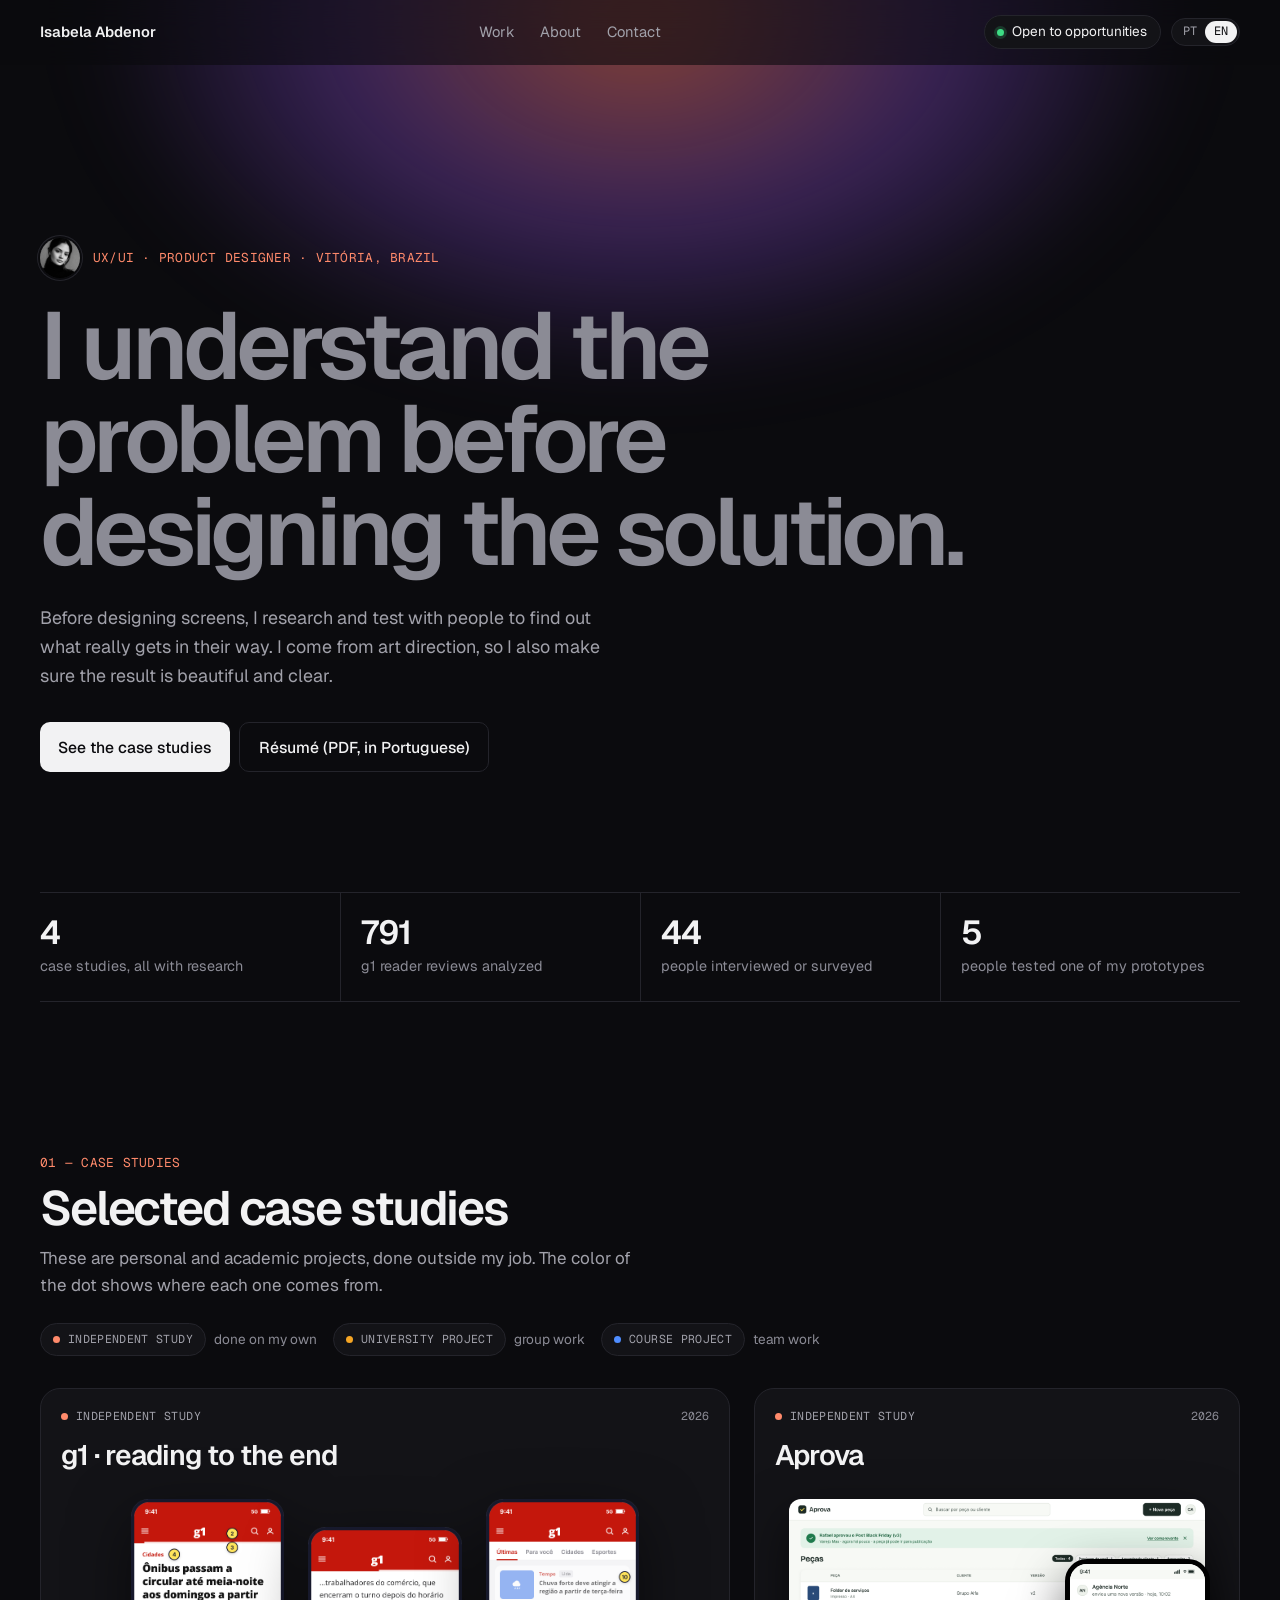
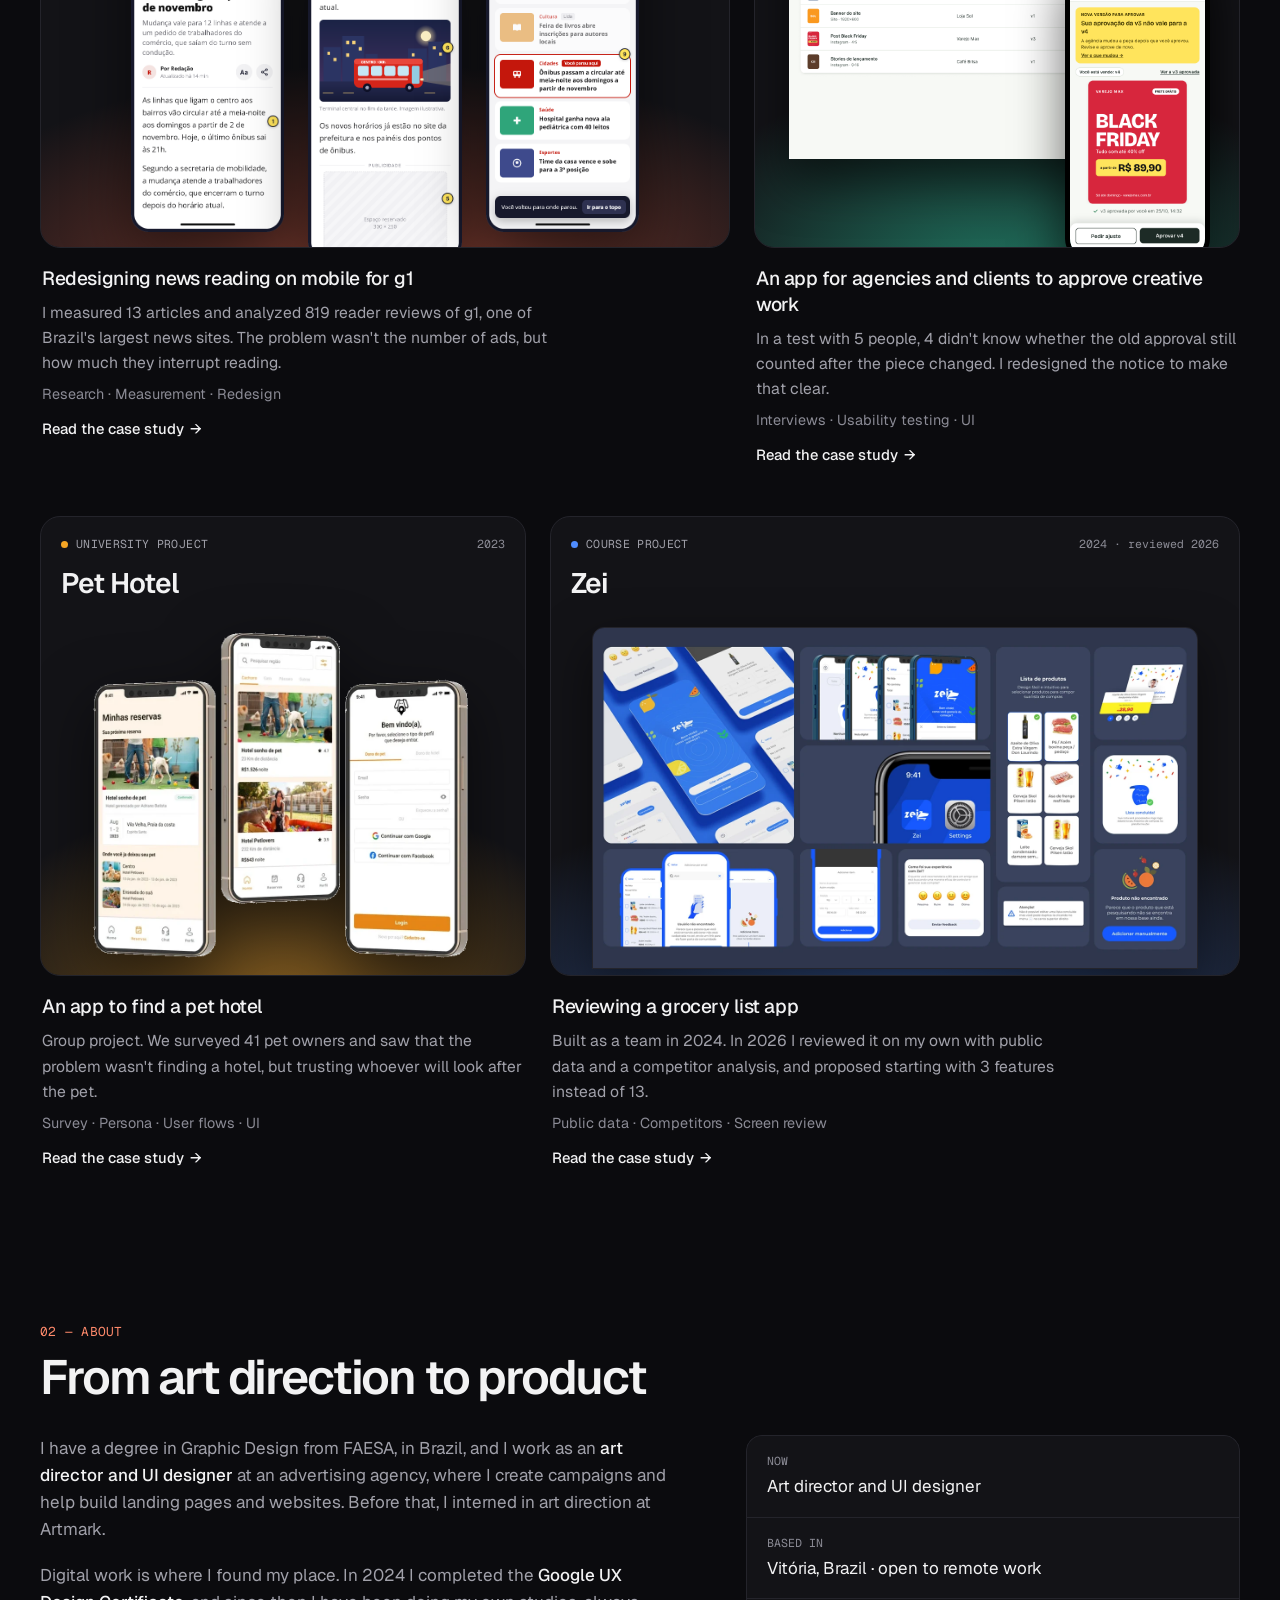
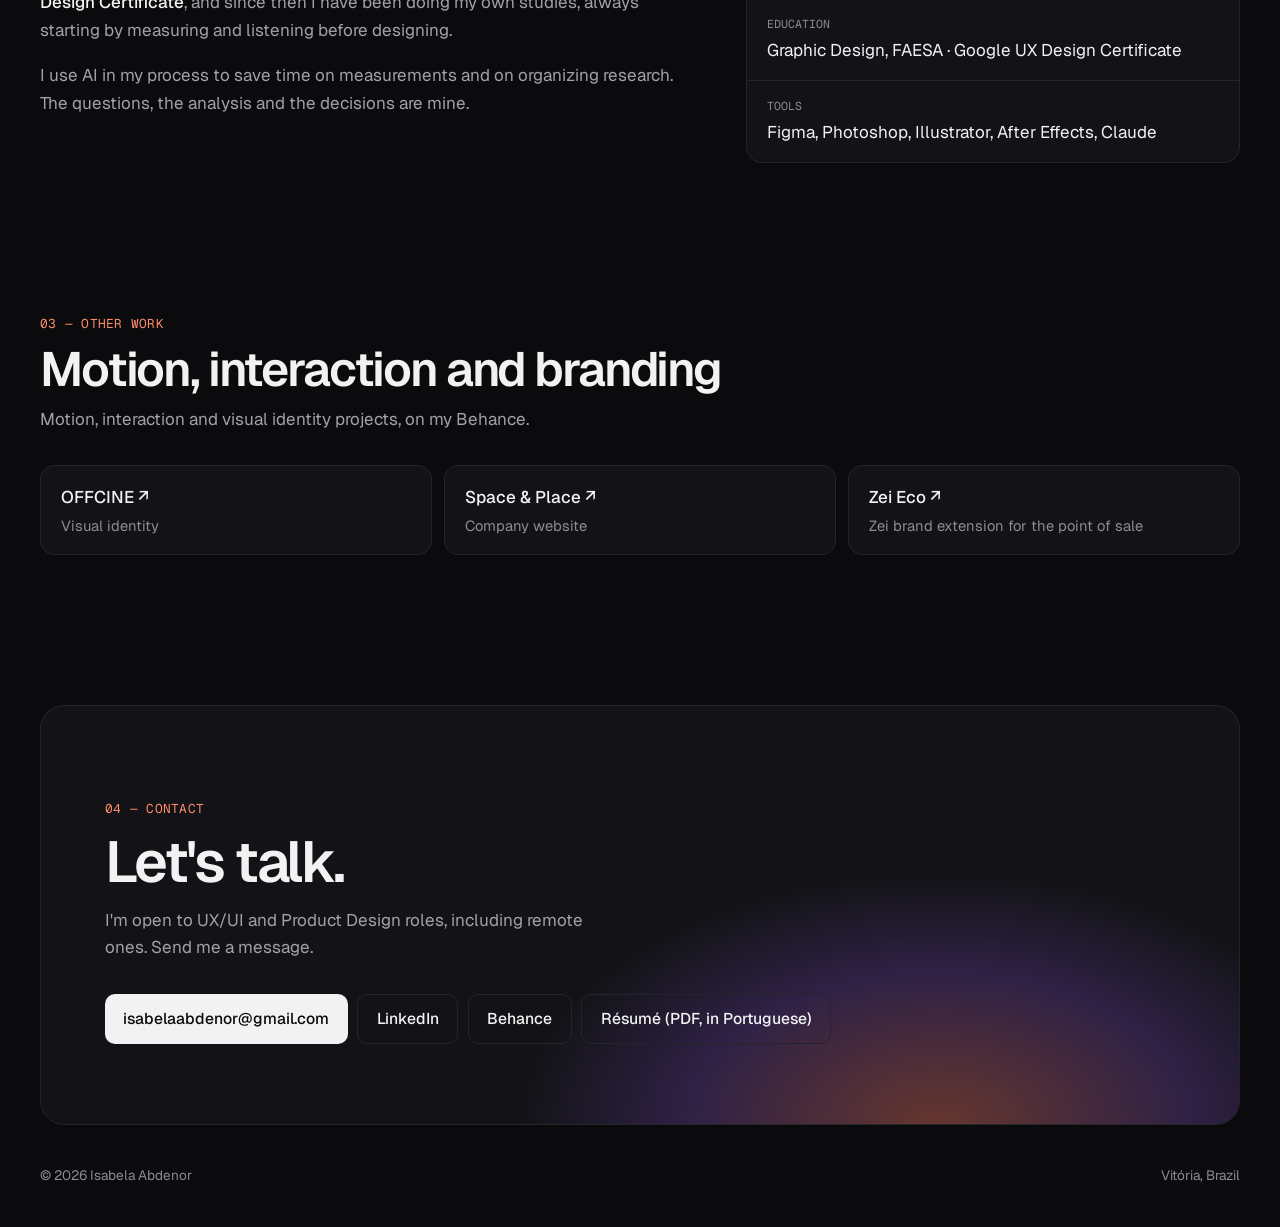
==== en/index.html @ 6e78516b "Portfolio novo: visual escuro, cases mais claros e versão em inglês - Home e os quatro cases redesen" ====
<!doctype html>
<html lang="en">
<head>
<meta charset="utf-8">
<meta name="viewport" content="width=device-width, initial-scale=1">
<title>Isabela Abdenor — UX/UI & Product Designer</title>
<meta name="description" content="Portfolio of Isabela Abdenor, UX/UI and Product Designer based in Vitória, Brazil. Coming from art direction, she uses research and testing to find the right problem.">
<meta property="og:type" content="website">
<meta property="og:title" content="Isabela Abdenor — UX/UI & Product Designer">
<meta property="og:description" content="I understand the problem before designing the solution. UX/UI and product case studies with research, decisions and results.">
<meta property="og:image" content="https://isabelaabdenor-ctrl.github.io/img/og-portfolio-en.png">
<meta property="og:url" content="https://isabelaabdenor-ctrl.github.io/en/">
<meta name="twitter:card" content="summary_large_image">
<link rel="alternate" hreflang="pt-BR" href="https://isabelaabdenor-ctrl.github.io/">
<link rel="alternate" hreflang="en" href="https://isabelaabdenor-ctrl.github.io/en/">
<link rel="alternate" hreflang="x-default" href="https://isabelaabdenor-ctrl.github.io/">
<meta name="theme-color" content="#0b0b0e">
<link rel="preconnect" href="https://fonts.googleapis.com">
<link rel="preconnect" href="https://fonts.gstatic.com" crossorigin>
<link href="https://fonts.googleapis.com/css2?family=Geist:wght@300..800&family=Geist+Mono:wght@400;500&display=swap" rel="stylesheet">
<style>
  /* direção B: escuro com brilho */
  :root {
    color-scheme: dark;
    --bg: #0b0b0e;
    --surface: #131317;
    --surface-2: #18181d;
    --line: #24242b;
    --text: #f2f2f3;
    --muted: #a1a1aa;
    --dim: #8b8b95;
    --coral: #ff8a6b;
    --g1: #ff6b4a;
    --aprova: #2dd4a7;
    --pet: #f5a524;
    --zei: #4f8dff;
    --sans: "Geist", system-ui, sans-serif;
    --mono: "Geist Mono", ui-monospace, monospace;
    --max: 1200px;
    --gutter: clamp(16px, 4vw, 40px);
  }
  * { box-sizing: border-box; }
  html { -webkit-text-size-adjust: 100%; scroll-behavior: smooth; }
  body { margin: 0; background: var(--bg); color: var(--text); font-family: var(--sans); font-size: 1.0625rem; line-height: 1.6; overflow-x: hidden; }
  img { display: block; max-width: 100%; height: auto; }
  a { color: inherit; }
  :focus-visible { outline: 2px solid var(--coral); outline-offset: 3px; border-radius: 6px; }
  ::selection { background: rgba(255, 138, 107, .35); }
  .wrap { width: min(calc(100% - 2 * var(--gutter)), var(--max)); margin-inline: auto; }
  .mono { font-family: var(--mono); font-size: .8rem; letter-spacing: .02em; text-transform: uppercase; }

  /* brilho do topo */
  .glow { position: absolute; z-index: 0; left: 50%; top: -340px; width: min(1100px, 140vw); height: 720px; transform: translateX(-50%); pointer-events: none;
    background: radial-gradient(closest-side, rgba(255, 120, 90, .5), rgba(160, 90, 255, .3) 55%, transparent); filter: blur(40px); }

  /* barra fixa */
  .bar { position: sticky; top: 0; z-index: 20; background: rgba(11, 11, 14, .6); backdrop-filter: blur(14px); -webkit-backdrop-filter: blur(14px); border-bottom: 1px solid transparent; transition: border-color .2s ease; }
  .bar.scrolled { border-bottom-color: var(--line); }
  .bar .wrap { display: flex; align-items: center; justify-content: space-between; gap: 1rem; height: 64px; font-size: .92rem; }
  .bar .me { font-weight: 600; text-decoration: none; white-space: nowrap; }
  .bar nav { display: flex; gap: 1.6rem; }
  .bar nav a { color: var(--muted); text-decoration: none; transition: color .15s ease; }
  .bar nav a:hover { color: var(--text); }
  .bar .right { display: flex; align-items: center; gap: .6rem; }
  .pill { display: inline-flex; align-items: center; gap: .5rem; padding: .32rem .8rem; border: 1px solid var(--line); border-radius: 999px; background: var(--surface); font-size: .85rem; white-space: nowrap; }
  .pill.open::before { content: ""; width: 7px; height: 7px; border-radius: 50%; background: #3ddc84; box-shadow: 0 0 0 3px rgba(61, 220, 132, .18); }
  .lang { display: inline-flex; border: 1px solid var(--line); border-radius: 999px; padding: 2px; background: var(--surface); }
  .lang a { padding: .1rem .55rem; border-radius: 999px; text-decoration: none; font-family: var(--mono); font-size: .75rem; color: var(--muted); }
  .lang a[aria-current] { background: var(--text); color: var(--bg); }

  /* abertura */
  .hero { position: relative; z-index: 1; padding: clamp(80px, 13vw, 160px) 0 clamp(72px, 10vw, 120px); }
  .hero .who { display: flex; align-items: center; gap: .8rem; color: var(--coral); }
  .hero .who img { width: 40px; height: 40px; border-radius: 50%; object-fit: cover; box-shadow: 0 0 0 2px var(--bg), 0 0 0 3px var(--line); }
  .hero h1 { margin: 1.4rem 0 0; max-width: 15ch; font-size: clamp(2.8rem, 7.4vw, 6rem); line-height: .98; font-weight: 600; letter-spacing: -0.05em; }
  .hero h1 span { color: var(--dim); }
  .hero .sub { max-width: 48ch; margin: 1.6rem 0 0; color: var(--muted); font-size: clamp(1.05rem, 1.4vw, 1.2rem); }
  .actions { display: flex; flex-wrap: wrap; gap: .6rem; margin-top: 2rem; }
  .btn { display: inline-flex; align-items: center; gap: .45rem; padding: .72rem 1.15rem; border-radius: 10px; font-weight: 500; font-size: .98rem; text-decoration: none; background: var(--text); color: var(--bg); transition: transform .15s ease, opacity .15s ease, border-color .15s ease; }
  .btn:hover { opacity: .88; }
  .btn:active { transform: scale(.97); }
  .btn.ghost { background: transparent; color: var(--text); border: 1px solid var(--line); }
  .btn.ghost:hover { opacity: 1; border-color: #3a3a44; }

  /* números rápidos */
  .facts { position: relative; z-index: 1; display: grid; grid-template-columns: repeat(4, minmax(0, 1fr)); border-top: 1px solid var(--line); border-bottom: 1px solid var(--line); }
  .facts div { padding: 22px 20px 22px 0; }
  .facts div + div { padding-left: 20px; border-left: 1px solid var(--line); }
  .facts b { display: block; font-size: clamp(1.6rem, 2.6vw, 2.2rem); font-weight: 600; letter-spacing: -0.04em; line-height: 1.1; }
  .facts span { color: var(--dim); font-size: .9rem; }

  /* seções */
  .section { padding-top: clamp(88px, 11vw, 140px); scroll-margin-top: 40px; }
  .head { display: flex; justify-content: space-between; align-items: end; gap: 1.5rem; flex-wrap: wrap; margin-bottom: 2rem; }
  .head .mono { color: var(--coral); }
  .head h2 { margin: .6rem 0 0; font-size: clamp(2rem, 4vw, 3rem); font-weight: 600; letter-spacing: -0.045em; line-height: 1.05; }
  .head p { margin: .7rem 0 0; color: var(--muted); max-width: 54ch; }
  .legend { list-style: none; margin: 0; padding: 0; display: flex; flex-wrap: wrap; gap: .5rem 1rem; }
  .legend li { display: flex; align-items: center; gap: .5rem; }
  .legend small { color: var(--dim); font-size: .85rem; }

  .seal { display: inline-flex; align-items: center; gap: .5rem; font-family: var(--mono); font-size: .72rem; letter-spacing: .03em; text-transform: uppercase; color: var(--muted); white-space: nowrap; }
  .seal::before { content: ""; width: 7px; height: 7px; border-radius: 50%; }
  .seal.indep::before { background: var(--coral); }
  .seal.facul::before { background: var(--pet); }
  .seal.curso::before { background: var(--zei); }
  .legend .seal { padding: .38rem .75rem; border: 1px solid var(--line); border-radius: 999px; background: var(--surface); }

  /* cases em grade de tamanhos diferentes */
  .bento { display: grid; grid-template-columns: repeat(12, minmax(0, 1fr)); gap: clamp(16px, 2vw, 24px); row-gap: clamp(36px, 4vw, 48px); }
  .case { text-decoration: none; color: inherit; display: flex; flex-direction: column; }
  .case.w7 { grid-column: span 7; }
  .case.w5 { grid-column: span 5; }
  .card { position: relative; overflow: hidden; height: clamp(360px, 36vw, 460px); border-radius: 20px; background: var(--surface); border: 1px solid var(--line); transition: border-color .3s ease; }
  .card::before { content: ""; position: absolute; left: -20%; right: -20%; bottom: -55%; height: 95%; background: radial-gradient(closest-side, var(--glow), transparent); opacity: .5; transition: opacity .4s ease; }
  .case:hover .card { border-color: #34343d; }
  .case:hover .card::before { opacity: .75; }
  .card .top { position: absolute; z-index: 2; top: 18px; left: 20px; right: 20px; display: flex; justify-content: space-between; gap: 1rem; }
  .card .top .yr { font-family: var(--mono); font-size: .72rem; color: var(--dim); }
  .card .title { position: absolute; z-index: 2; top: 44px; left: 20px; margin: 0; font-size: clamp(1.4rem, 2.2vw, 1.8rem); font-weight: 600; letter-spacing: -0.035em; }
  .card .art { position: absolute; z-index: 1; left: 0; right: 0; top: 110px; bottom: 0; display: flex; justify-content: center; align-items: flex-start; transition: transform .5s cubic-bezier(.2, .7, .2, 1); }
  .case:hover .art { transform: translateY(-8px); }
  .c-g1 { --glow: var(--g1); }
  .c-aprova { --glow: var(--aprova); }
  .c-pet { --glow: var(--pet); }
  .c-zei { --glow: var(--zei); }
  .c-g1 .art { gap: 4%; padding: 0 7%; }
  .c-g1 .art img { width: 26%; filter: drop-shadow(0 20px 30px rgba(0, 0, 0, .5)); }
  .c-g1 .art img:nth-child(2) { margin-top: 28px; }
  .c-aprova .art { padding: 0 7%; }
  .c-aprova .desk { width: 100%; border-radius: 12px 12px 0 0; box-shadow: 0 20px 50px rgba(0, 0, 0, .55); }
  .c-aprova .phone { position: absolute; right: 6%; top: 60px; width: 30%; border-radius: 22px; border: 5px solid #000; box-shadow: 0 20px 50px rgba(0, 0, 0, .6); }
  .c-pet .art { top: 96px; }
  .c-pet .art img { width: 90%; filter: drop-shadow(0 20px 30px rgba(0, 0, 0, .5)); }
  .c-zei .art { padding: 0 6%; }
  .c-zei .art img { width: 100%; border-radius: 12px 12px 0 0; border: 1px solid var(--line); box-shadow: 0 20px 50px rgba(0, 0, 0, .5); }

  .case .info { padding: 18px 2px 0; }
  .case h3 { margin: 0; font-size: clamp(1.1rem, 1.5vw, 1.3rem); font-weight: 500; line-height: 1.35; letter-spacing: -0.02em; max-width: 42ch; }
  .case .desc { margin: .5rem 0 0; color: var(--muted); font-size: .98rem; max-width: 52ch; }
  .case .meta { margin: .5rem 0 0; color: var(--dim); font-size: .9rem; }
  .case .go { display: inline-flex; gap: .35rem; margin-top: .7rem; font-size: .92rem; font-weight: 500; color: var(--text); }
  .case .go::after { content: "→"; transition: transform .2s ease; }
  .case:hover .go::after { transform: translateX(3px); }

  /* sobre */
  .about { display: grid; grid-template-columns: minmax(0, 1.3fr) minmax(0, 1fr); gap: clamp(28px, 5vw, 72px); align-items: start; }
  .about p { color: var(--muted); margin: 0 0 1.1em; max-width: 58ch; }
  .about p strong { color: var(--text); font-weight: 500; }
  .facts-list { margin: 0; display: grid; gap: 1px; background: var(--line); border: 1px solid var(--line); border-radius: 16px; overflow: hidden; }
  .facts-list div { background: var(--surface); padding: 16px 20px; }
  .facts-list dt { font-family: var(--mono); font-size: .72rem; text-transform: uppercase; color: var(--dim); }
  .facts-list dd { margin: .2rem 0 0; }

  /* playground */
  .play { list-style: none; margin: 0; padding: 0; display: grid; grid-template-columns: repeat(3, minmax(0, 1fr)); gap: 12px; }
  .play a { display: block; height: 100%; padding: 18px 20px; border: 1px solid var(--line); border-radius: 14px; background: var(--surface); text-decoration: none; transition: border-color .2s ease, background .2s ease; }
  .play a:hover { border-color: #34343d; background: var(--surface-2); }
  .play b { display: block; font-weight: 500; }
  .play span { display: block; margin-top: .25rem; color: var(--dim); font-size: .92rem; line-height: 1.45; }

  /* contato */
  .contact { position: relative; overflow: hidden; margin: clamp(96px, 12vw, 150px) 0 40px; padding: clamp(40px, 7vw, 80px) clamp(24px, 5vw, 64px); border: 1px solid var(--line); border-radius: 24px; background: var(--surface); }
  .contact::before { content: ""; position: absolute; right: -10%; bottom: -60%; width: 70%; height: 120%; background: radial-gradient(closest-side, rgba(255, 120, 90, .35), rgba(160, 90, 255, .2) 60%, transparent); pointer-events: none; }
  .contact h2 { position: relative; margin: .8rem 0 0; max-width: 16ch; font-size: clamp(2rem, 5vw, 3.6rem); font-weight: 600; letter-spacing: -0.045em; line-height: 1.02; }
  .contact .mono { position: relative; color: var(--coral); }
  .contact .lead { position: relative; margin: 1rem 0 0; color: var(--muted); max-width: 46ch; }
  .contact .links { position: relative; display: flex; flex-wrap: wrap; gap: .6rem; margin-top: 2rem; }
  .foot { display: flex; justify-content: space-between; gap: 1rem; flex-wrap: wrap; padding: 0 0 40px; color: var(--dim); font-size: .85rem; }

  /* entrada da abertura: palavra por palavra no título */
  @keyframes subir { from { opacity: 0; transform: translateY(14px); } to { opacity: 1; transform: none; } }
  @keyframes palavra { from { opacity: 0; transform: translateY(.35em); filter: blur(6px); } to { opacity: 1; transform: none; filter: none; } }
  .hero .who { animation: subir .6s cubic-bezier(.2, .7, .2, 1) both; }
  .hero h1 .w { display: inline-block; animation: palavra .8s cubic-bezier(.2, .7, .2, 1) both; animation-delay: calc(.12s + var(--i) * 55ms); }
  .hero .sub { animation: subir .7s cubic-bezier(.2, .7, .2, 1) .65s both; }
  .hero .actions { animation: subir .7s cubic-bezier(.2, .7, .2, 1) .78s both; }

  /* o brilho do topo respira devagar */
  @keyframes respirar { 0%, 100% { opacity: .85; transform: translateX(-50%) scale(1); } 50% { opacity: 1; transform: translateX(-46%) scale(1.08); } }
  .glow { animation: respirar 12s ease-in-out infinite; }

  /* blocos aparecem ao rolar */
  .reveal { opacity: 0; transform: translateY(24px); transition: opacity .8s cubic-bezier(.2, .7, .2, 1), transform .8s cubic-bezier(.2, .7, .2, 1); transition-delay: var(--d, 0s); }
  .reveal.in { opacity: 1; transform: none; }

  /* luz que segue o mouse dentro do cartão */
  .card::after { content: ""; position: absolute; inset: 0; z-index: 0; pointer-events: none; opacity: 0; transition: opacity .3s ease;
    background: radial-gradient(420px circle at var(--mx, 50%) var(--my, 50%), color-mix(in srgb, var(--glow) 22%, transparent), transparent 60%); }
  .case:hover .card::after { opacity: 1; }

  @media (max-width: 900px) {
    .bar nav { display: none; }
    .case.w7, .case.w5 { grid-column: 1 / -1; }
    .about { grid-template-columns: minmax(0, 1fr); }
    .play { grid-template-columns: repeat(2, minmax(0, 1fr)); }
    .facts { grid-template-columns: repeat(2, minmax(0, 1fr)); }
    .facts div:nth-child(3) { padding-left: 0; border-left: 0; }
    .facts div:nth-child(n+3) { border-top: 1px solid var(--line); }
  }
  @media (max-width: 520px) {
    .bar .open { display: none; }
    .play { grid-template-columns: minmax(0, 1fr); }
    .card { height: 340px; }
  }
  @media (prefers-reduced-motion: reduce) {
    html { scroll-behavior: auto; }
    .hero .who, .hero h1 .w, .hero .sub, .hero .actions, .glow { animation: none; }
    .reveal { opacity: 1; transform: none; transition: none; }
    .art, .card, .card::before, .btn, .case .go::after { transition: none; }
    .case:hover .art { transform: none; }
  }
</style>
</head>
<body>

<header class="bar">
  <div class="wrap">
    <a class="me" href="index.html">Isabela Abdenor</a>
    <nav aria-label="Main">
      <a href="#cases">Work</a>
      <a href="#about">About</a>
      <a href="#contact">Contact</a>
    </nav>
    <div class="right">
      <span class="pill open">Open to opportunities</span>
      <span class="lang" aria-label="Language"><a href="../index.html" lang="pt-BR" hreflang="pt-BR">PT</a><a aria-current="true" href="index.html" lang="en">EN</a></span>
    </div>
  </div>
</header>

<main>
  <div class="glow" aria-hidden="true"></div>

  <section class="hero wrap">
    <p class="who mono"><img src="../img/isabela.jpg" alt="" width="400" height="400">UX/UI · Product Designer · Vitória, Brazil</p>
    <h1>I understand the problem <span>before designing the solution.</span></h1>
    <p class="sub">Before designing screens, I research and test with people to find out what really gets in their way. I come from art direction, so I also make sure the result is beautiful and clear.</p>
    <div class="actions">
      <a class="btn" href="#cases">See the case studies</a>
      <a class="btn ghost" href="../curriculo-isabela-abdenor.pdf">Résumé (PDF, in Portuguese)</a>
    </div>
  </section>

  <div class="wrap">
    <div class="facts">
      <div><b data-n="4">4</b><span>case studies, all with research</span></div>
      <div><b data-n="819">819</b><span>g1 reader reviews analyzed</span></div>
      <div><b data-n="46">46</b><span>people interviewed or surveyed</span></div>
      <div><b data-n="5">5</b><span>people tested one of my prototypes</span></div>
    </div>
  </div>

  <section class="section wrap" id="cases">
    <div class="head">
      <div>
        <p class="mono">01 — Case studies</p>
        <h2>Selected case studies</h2>
        <p>These are personal and academic projects, done outside my job. The color of the dot shows where each one comes from.</p>
      </div>
      <ul class="legend" aria-label="Project types">
        <li><span class="seal indep">Independent study</span> <small>done on my own</small></li>
        <li><span class="seal facul">University project</span> <small>group work</small></li>
        <li><span class="seal curso">Course project</span> <small>team work</small></li>
      </ul>
    </div>

    <div class="bento">
      <a class="case w7" href="g1.html">
        <div class="card c-g1">
          <div class="top"><span class="seal indep">Independent study</span><span class="yr">2026</span></div>
          <p class="title">g1 · reading to the end</p>
          <div class="art"><img src="../img/g1/tela-a.png" alt="" width="750" height="1624"><img src="../img/g1/tela-b.png" alt="" width="750" height="1624"><img src="../img/g1/tela-d.png" alt="" width="750" height="1624"></div>
        </div>
        <div class="info">
          <h3>Redesigning news reading on mobile for g1</h3>
          <p class="desc">I measured 13 articles and analyzed 819 reader reviews of g1, one of Brazil's largest news sites. The problem wasn't the number of ads, but how much they interrupt reading.</p>
          <p class="meta">Research · Measurement · Redesign</p>
          <span class="go">Read the case study</span>
        </div>
      </a>

      <a class="case w5" href="aprova.html">
        <div class="card c-aprova">
          <div class="top"><span class="seal indep">Independent study</span><span class="yr">2026</span></div>
          <p class="title">Aprova</p>
          <div class="art"><img class="desk" src="../img/aprova/ui-painel.png" alt="" width="2400" height="1500"><img class="phone" src="../img/aprova/ui-mudou.png" alt="" width="780" height="1688"></div>
        </div>
        <div class="info">
          <h3>An app for agencies and clients to approve creative work</h3>
          <p class="desc">In a test with 5 people, 4 didn't know whether the old approval still counted after the piece changed. I redesigned the notice to make that clear.</p>
          <p class="meta">Interviews · Usability testing · UI</p>
          <span class="go">Read the case study</span>
        </div>
      </a>

      <a class="case w5" href="pet.html">
        <div class="card c-pet">
          <div class="top"><span class="seal facul">University project</span><span class="yr">2023</span></div>
          <p class="title">Pet Hotel</p>
          <div class="art"><img src="../img/pet/card-alpha.png" alt="" width="996" height="820"></div>
        </div>
        <div class="info">
          <h3>An app to find a pet hotel</h3>
          <p class="desc">Group project. We surveyed 41 pet owners and saw that the problem wasn't finding a hotel, but trusting whoever will look after the pet.</p>
          <p class="meta">Survey · Persona · User flows · UI</p>
          <span class="go">Read the case study</span>
        </div>
      </a>

      <a class="case w7" href="zei.html">
        <div class="card c-zei">
          <div class="top"><span class="seal curso">Course project</span><span class="yr">2024 · reviewed 2026</span></div>
          <p class="title">Zei</p>
          <div class="art"><img src="../img/zei/telas.webp" alt="" width="1400" height="788"></div>
        </div>
        <div class="info">
          <h3>Reviewing a grocery list app</h3>
          <p class="desc">Built as a team in 2024. In 2026 I reviewed it on my own with public data and a competitor analysis, and proposed starting with 3 features instead of 13.</p>
          <p class="meta">Public data · Competitors · Screen review</p>
          <span class="go">Read the case study</span>
        </div>
      </a>
    </div>
  </section>

  <section class="section wrap" id="about">
    <div class="head">
      <div>
        <p class="mono">02 — About</p>
        <h2>From art direction to product</h2>
      </div>
    </div>
    <div class="about">
      <div>
        <p>I have a degree in Graphic Design from FAESA, in Brazil, and I work as an <strong>art director and UI designer</strong> at an advertising agency, where I create campaigns and help build landing pages and websites. Before that, I interned in art direction at Artmark.</p>
        <p>Digital work is where I found my place. In 2024 I completed the <strong>Google UX Design Certificate</strong>, and since then I have been doing my own studies, always starting by measuring and listening before designing.</p>
        <p>I use AI in my process to save time on measurements and on organizing research. The questions, the analysis and the decisions are mine.</p>
      </div>
      <dl class="facts-list">
        <div><dt>Now</dt><dd>Art director and UI designer</dd></div>
        <div><dt>Based in</dt><dd>Vitória, Brazil · open to remote work</dd></div>
        <div><dt>Education</dt><dd>Graphic Design, FAESA · Google UX Design Certificate</dd></div>
        <div><dt>Tools</dt><dd>Figma, Photoshop, Illustrator, After Effects, Claude</dd></div>
      </dl>
    </div>
  </section>

  <section class="section wrap" id="playground">
    <div class="head">
      <div>
        <p class="mono">03 — Other work</p>
        <h2>Motion, interaction and branding</h2>
        <p>Motion, interaction and visual identity projects, on my Behance.</p>
      </div>
    </div>
    <ul class="play">
      <li><a href="https://www.behance.net/gallery/131307971/OFFCINE"><b>OFFCINE ↗</b><span>Visual identity</span></a></li>
      <li><a href="https://www.behance.net/gallery/140035147/Site-SPACE-PLACE"><b>Space &amp; Place ↗</b><span>Company website</span></a></li>
      <li><a href="https://www.behance.net/gallery/186229817/Projeto-Zei-Eco-Design-Process"><b>Zei Eco ↗</b><span>Zei brand extension for the point of sale</span></a></li>
    </ul>
  </section>

  <section class="wrap" id="contact">
    <div class="contact">
      <p class="mono">04 — Contact</p>
      <h2>Let's talk.</h2>
      <p class="lead">I'm open to UX/UI and Product Design roles, including remote ones. Send me a message.</p>
      <div class="links">
        <a class="btn" href="mailto:isabelaabdenor@gmail.com">isabelaabdenor@gmail.com</a>
        <a class="btn ghost" href="https://www.linkedin.com/in/isabelaabdenor/">LinkedIn</a>
        <a class="btn ghost" href="https://www.behance.net/isabelaabdenor">Behance</a>
        <a class="btn ghost" href="../curriculo-isabela-abdenor.pdf">Résumé (PDF, in Portuguese)</a>
      </div>
    </div>
    <footer class="foot"><span>© 2026 Isabela Abdenor</span><span>Vitória, Brazil</span></footer>
  </section>
</main>

<script>
  const calmo = matchMedia('(prefers-reduced-motion: reduce)').matches;

  // título entra palavra por palavra
  const h1 = document.querySelector('.hero h1');
  let i = 0;
  const quebrar = el => [...el.childNodes].forEach(n => {
    if (n.nodeType === 3) {
      const frag = document.createDocumentFragment();
      n.textContent.split(/(\s+)/).forEach(t => {
        if (!t) return;
        if (/^\s+$/.test(t)) { frag.append(t); return; }
        const w = document.createElement('span'); w.className = 'w'; w.style.setProperty('--i', i++); w.textContent = t; frag.append(w);
      });
      n.replaceWith(frag);
    } else quebrar(n);
  });
  h1.setAttribute('aria-label', h1.textContent);
  quebrar(h1);

  // blocos aparecem ao rolar; cartões lado a lado entram um depois do outro
  document.querySelectorAll('.facts, .section .head, .case, .about, .play li, .contact').forEach(el => el.classList.add('reveal'));
  document.querySelectorAll('.bento .case').forEach((el, k) => el.style.setProperty('--d', (k % 2) * .12 + 's'));
  document.querySelectorAll('.play li').forEach((el, k) => el.style.setProperty('--d', k * .07 + 's'));
  const io = new IntersectionObserver(es => es.forEach(e => {
    if (!e.isIntersecting) return;
    e.target.classList.add('in');
    io.unobserve(e.target);
  }), { threshold: .15, rootMargin: '0px 0px -40px 0px' });
  document.querySelectorAll('.reveal').forEach(el => io.observe(el));

  // números contam até o valor
  const nums = document.querySelectorAll('[data-n]');
  if (!calmo) {
    const contar = new IntersectionObserver(es => es.forEach(e => {
      if (!e.isIntersecting) return;
      contar.unobserve(e.target);
      const alvo = +e.target.dataset.n, t0 = performance.now(), dur = 1200;
      const passo = t => {
        const k = Math.min(1, (t - t0) / dur);
        e.target.textContent = Math.round(alvo * (1 - Math.pow(1 - k, 3)));
        if (k < 1) requestAnimationFrame(passo);
      };
      e.target.textContent = '0';
      requestAnimationFrame(passo);
    }), { threshold: .6 });
    nums.forEach(n => contar.observe(n));
  }

  // luz do cartão acompanha o mouse
  document.querySelectorAll('.card').forEach(c => c.addEventListener('pointermove', e => {
    const r = c.getBoundingClientRect();
    c.style.setProperty('--mx', e.clientX - r.left + 'px');
    c.style.setProperty('--my', e.clientY - r.top + 'px');
  }));

  // a barra ganha uma linha quando a página rola
  const bar = document.querySelector('.bar');
  const marcar = () => bar.classList.toggle('scrolled', scrollY > 8);
  addEventListener('scroll', marcar, { passive: true });
  marcar();
</script>
</body>
</html>
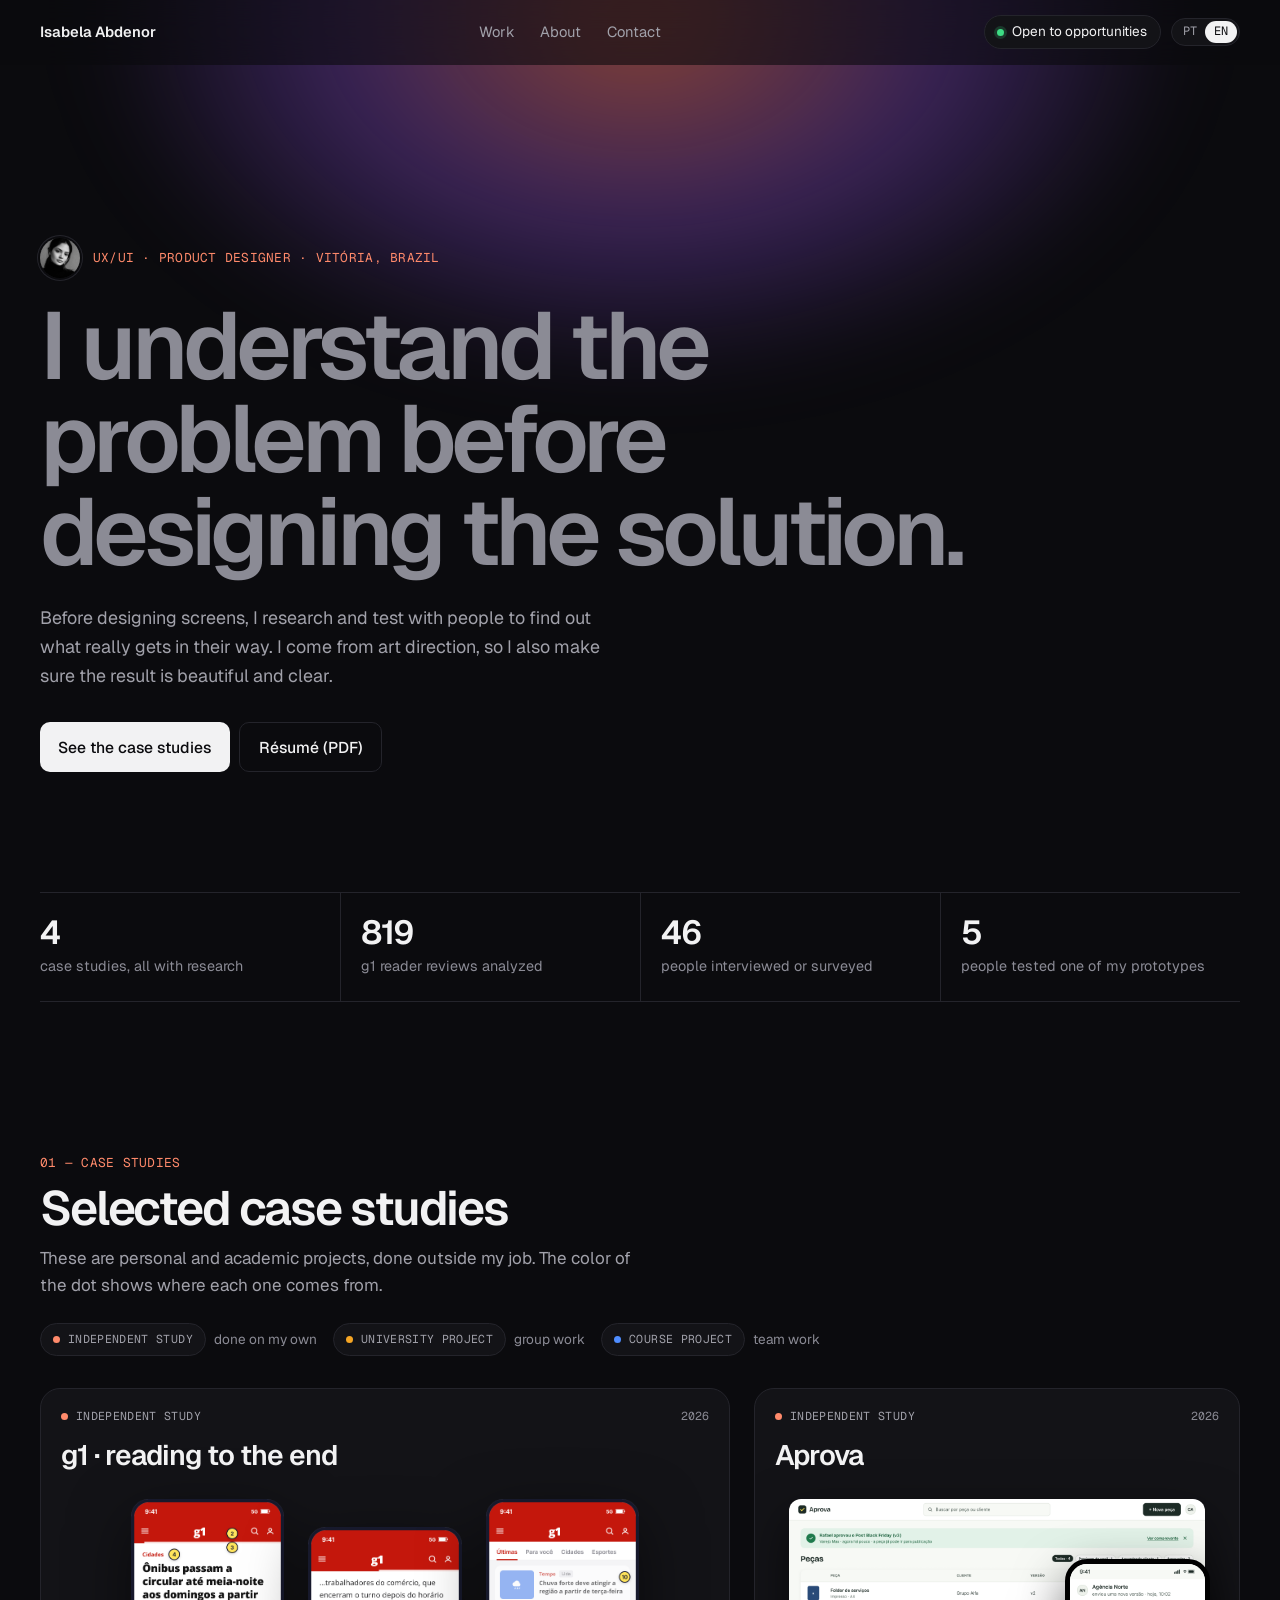
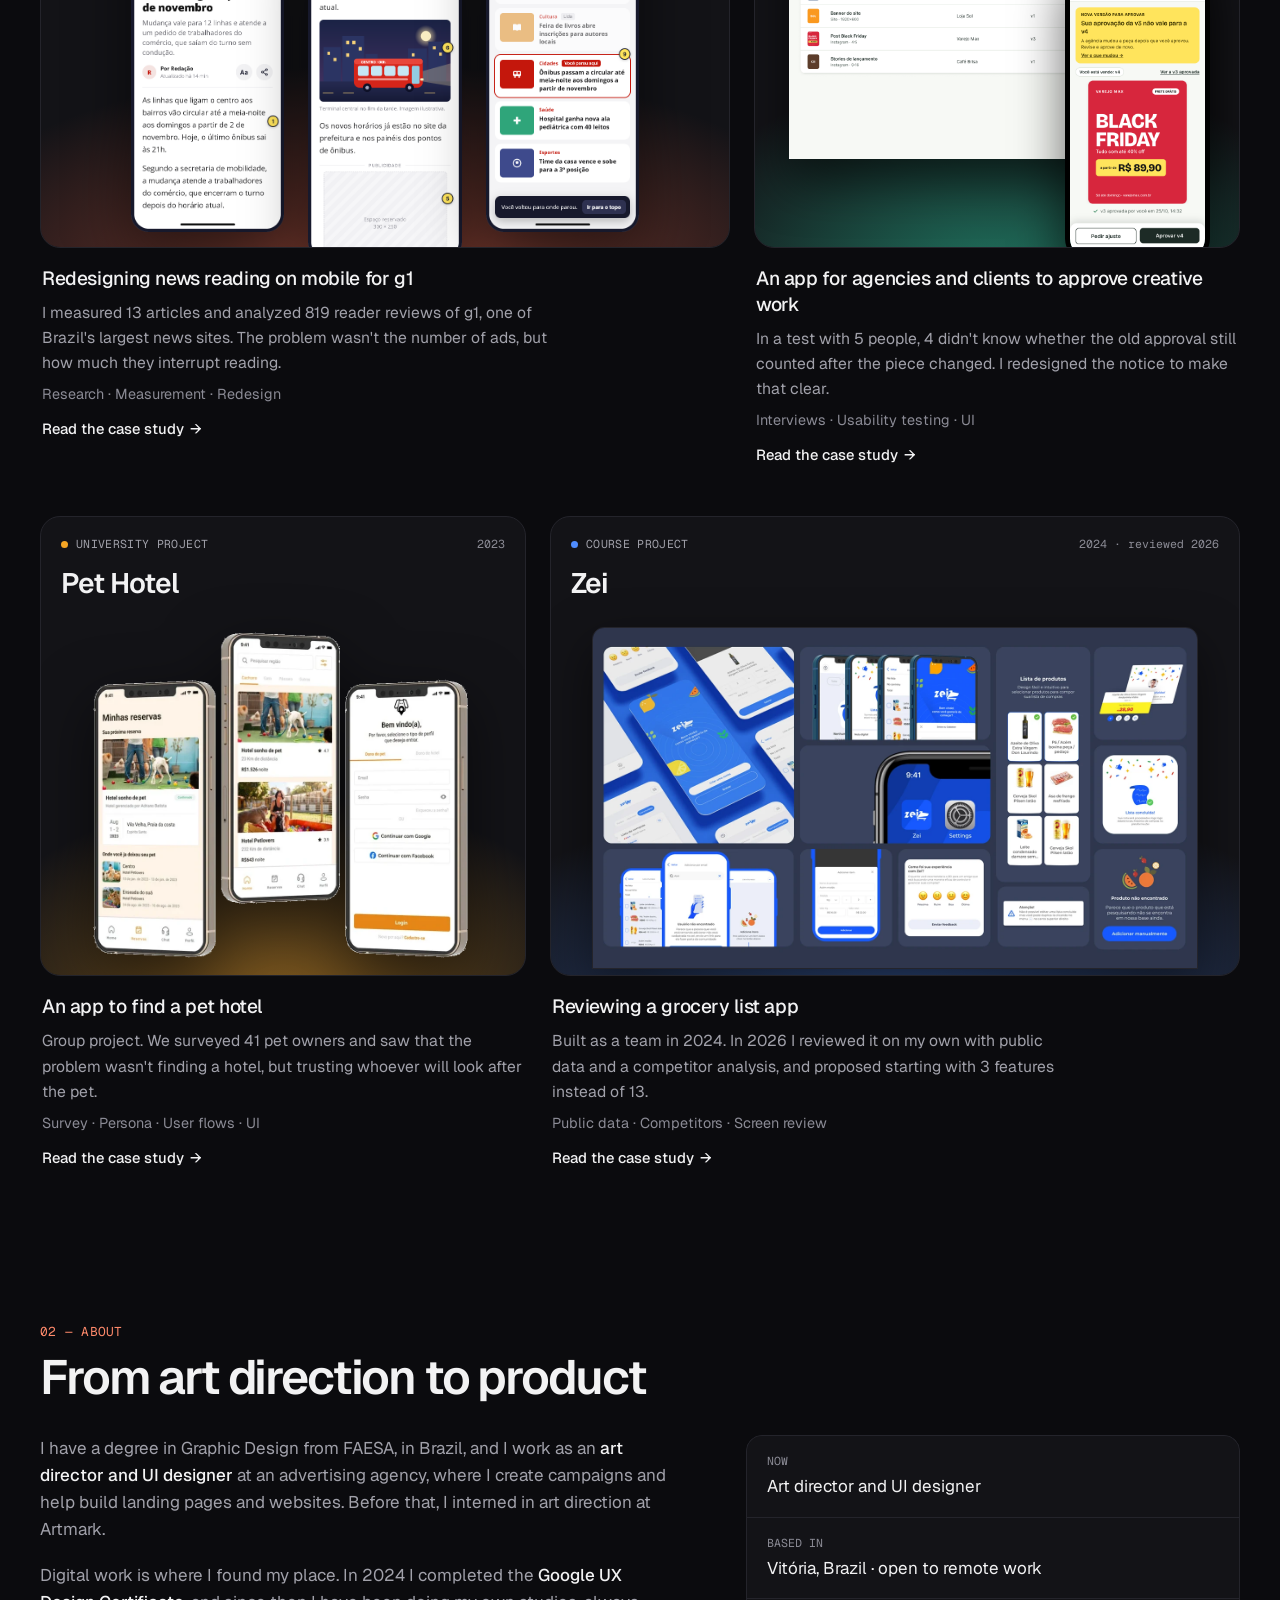
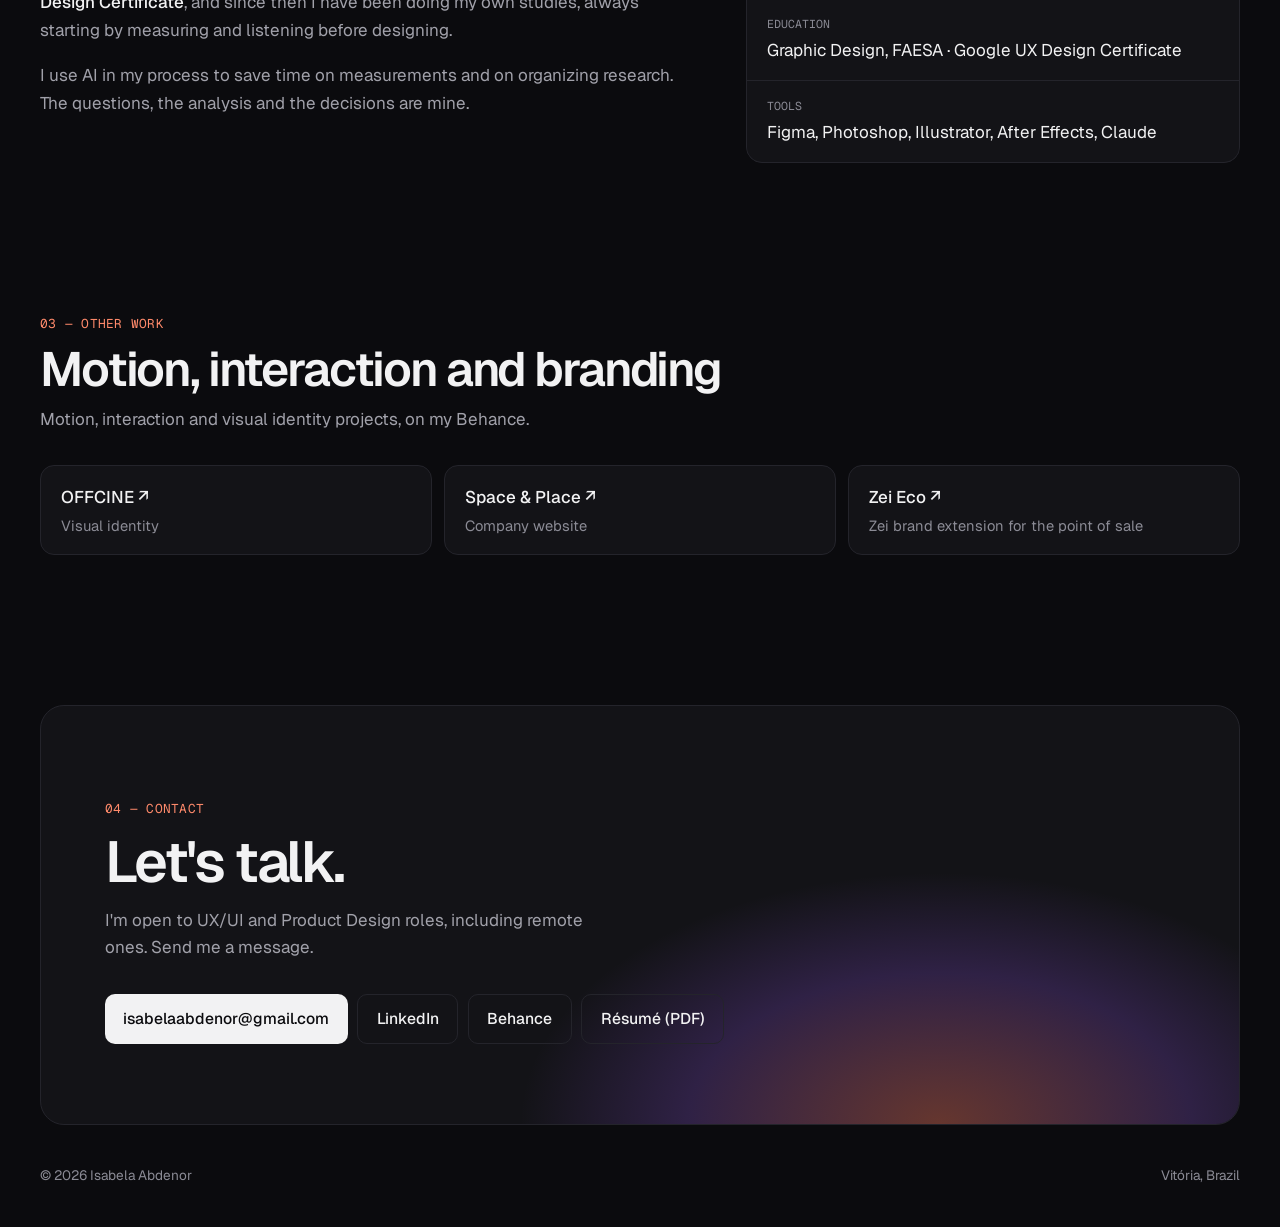
==== commit ab65f8a1: "Currículos novos em português e inglês - Currículo em português revisado (cargo, resumo, Aprova, Pet" ====
--- a/en/index.html
+++ b/en/index.html
@@ -238,7 +238,7 @@
     <p class="sub">Before designing screens, I research and test with people to find out what really gets in their way. I come from art direction, so I also make sure the result is beautiful and clear.</p>
     <div class="actions">
       <a class="btn" href="#cases">See the case studies</a>
-      <a class="btn ghost" href="../curriculo-isabela-abdenor.pdf">Résumé (PDF, in Portuguese)</a>
+      <a class="btn ghost" href="../resume-isabela-abdenor.pdf">Résumé (PDF)</a>
     </div>
   </section>
 
@@ -370,7 +370,7 @@
         <a class="btn" href="mailto:isabelaabdenor@gmail.com">isabelaabdenor@gmail.com</a>
         <a class="btn ghost" href="https://www.linkedin.com/in/isabelaabdenor/">LinkedIn</a>
         <a class="btn ghost" href="https://www.behance.net/isabelaabdenor">Behance</a>
-        <a class="btn ghost" href="../curriculo-isabela-abdenor.pdf">Résumé (PDF, in Portuguese)</a>
+        <a class="btn ghost" href="../resume-isabela-abdenor.pdf">Résumé (PDF)</a>
       </div>
     </div>
     <footer class="foot"><span>© 2026 Isabela Abdenor</span><span>Vitória, Brazil</span></footer>
